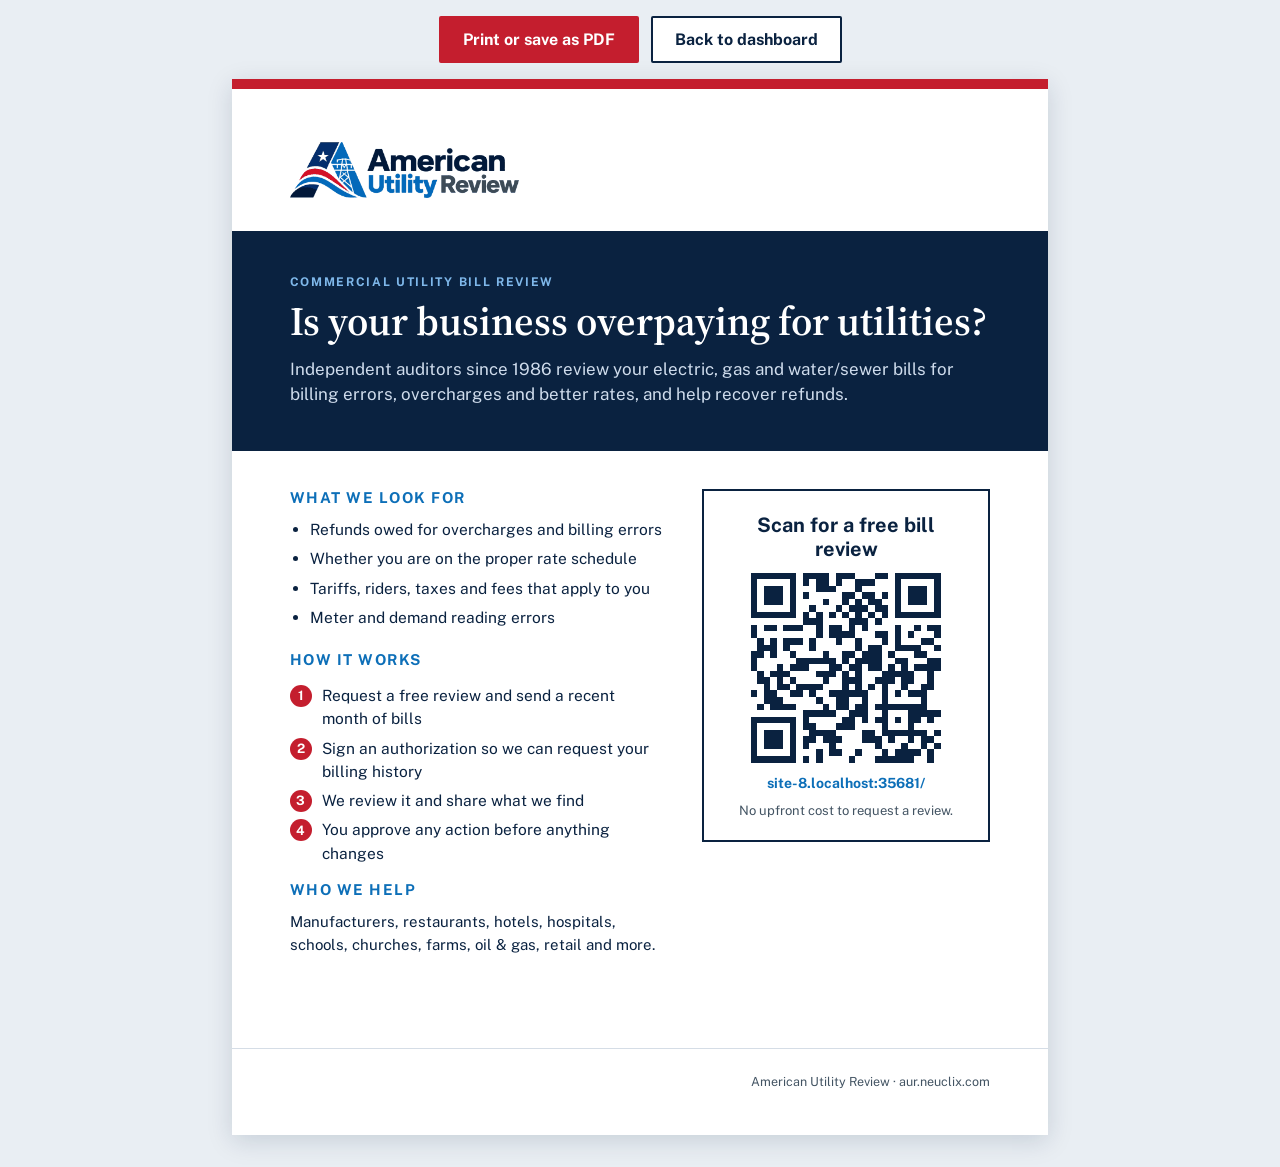
==== flyer.html @ 8690b410 "Add partner marketing kit: personal printable flyer and NotebookLM materials slot Co-Authored-By: Cl" ====
<!DOCTYPE html>
<html lang="en">
<head>
<meta charset="utf-8">
<meta name="viewport" content="width=device-width, initial-scale=1">
<title>Free utility bill review | American Utility Review</title>
<meta name="robots" content="noindex">
<link rel="icon" type="image/png" sizes="32x32" href="favicon-32.png">
<link rel="preconnect" href="https://fonts.googleapis.com">
<link rel="preconnect" href="https://fonts.gstatic.com" crossorigin>
<link href="https://fonts.googleapis.com/css2?family=Public+Sans:wght@400;500;600;700;800&family=Source+Serif+4:wght@500;600&display=swap" rel="stylesheet">
<style>
  :root { --navy: #0a2240; --blue: #0d6fb8; --red: #c41e2e; --slate: #435463; --tint: #f4f7fa; --line: #d5dde6; }
  * { box-sizing: border-box; }
  body { margin: 0; background: #e9eef3; font-family: 'Public Sans', sans-serif; color: var(--navy); }
  .toolbar { display: flex; justify-content: center; gap: 12px; padding: 16px; }
  .toolbar button, .toolbar a {
    font: inherit; font-weight: 700; padding: 12px 22px; border-radius: 2px; cursor: pointer; text-decoration: none;
    border: 2px solid var(--navy); background: #fff; color: var(--navy);
  }
  .toolbar .primary { background: var(--red); border-color: var(--red); color: #fff; }
  .sheet {
    width: 8.5in; min-height: 11in; margin: 0 auto 32px; background: #fff; box-shadow: 0 6px 24px rgba(10,34,64,.15);
    display: flex; flex-direction: column;
  }
  .top { padding: .55in .6in .35in; border-top: 10px solid var(--red); }
  .top img { height: 56px; display: block; }
  .hero { background: var(--navy); color: #fff; padding: .45in .6in; }
  .kicker { font-size: 12px; font-weight: 700; letter-spacing: .14em; text-transform: uppercase; color: #7fb8ea; }
  h1 { font-family: 'Source Serif 4', serif; font-weight: 600; font-size: 40px; line-height: 1.1; margin: 10px 0 14px; }
  .hero p { font-size: 17px; line-height: 1.5; color: #cfdcec; margin: 0; }
  .body { padding: .4in .6in; display: grid; grid-template-columns: 1.3fr 1fr; gap: .4in; flex: 1; }
  h2 { font-size: 15px; letter-spacing: .1em; text-transform: uppercase; color: var(--blue); margin: 0 0 12px; }
  ul { margin: 0 0 22px; padding-left: 20px; }
  li { font-size: 15.5px; line-height: 1.5; margin-bottom: 6px; }
  .steps { counter-reset: s; list-style: none; padding: 0; }
  .steps li { counter-increment: s; display: flex; gap: 10px; }
  .steps li::before { content: counter(s); flex: none; width: 22px; height: 22px; border-radius: 50%; background: var(--red); color: #fff; font-size: 13px; font-weight: 700; display: grid; place-items: center; margin-top: 1px; }
  .qr-box { border: 2px solid var(--navy); padding: 22px; text-align: center; align-self: start; }
  .qr-box h3 { margin: 0 0 12px; font-size: 20px; }
  #qr { display: flex; justify-content: center; margin: 0 auto 12px; }
  #qr img, #qr canvas { width: 190px; height: 190px; }
  .url { font-weight: 700; font-size: 14px; word-break: break-all; color: var(--blue); }
  .foot { padding: .25in .6in .45in; border-top: 1px solid var(--line); display: flex; justify-content: space-between; gap: 16px; font-size: 12.5px; color: var(--slate); line-height: 1.5; }
  .shared { font-weight: 600; color: var(--navy); }
  @page { size: letter; margin: 0; }
  @media print {
    body { background: #fff; }
    .toolbar { display: none; }
    .sheet { box-shadow: none; margin: 0; width: auto; min-height: 100vh; }
    .hero { -webkit-print-color-adjust: exact; print-color-adjust: exact; }
    .steps li::before, .top { -webkit-print-color-adjust: exact; print-color-adjust: exact; }
  }
  @media screen and (max-width: 860px) {
    .sheet { width: auto; min-height: 0; margin: 0 12px 24px; }
    .body { grid-template-columns: 1fr; }
    h1 { font-size: 30px; }
  }
</style>
</head>
<body>
<div class="toolbar">
  <button type="button" class="primary" onclick="window.print()">Print or save as PDF</button>
  <a href="partner.html">Back to dashboard</a>
</div>

<div class="sheet">
  <div class="top"><img src="logo.png" alt="American Utility Review"></div>
  <div class="hero">
    <div class="kicker">Commercial utility bill review</div>
    <h1>Is your business overpaying for utilities?</h1>
    <p>Independent auditors since 1986 review your electric, gas and water/sewer bills for billing errors, overcharges and better rates, and help recover refunds.</p>
  </div>
  <div class="body">
    <div>
      <h2>What we look for</h2>
      <ul>
        <li>Refunds owed for overcharges and billing errors</li>
        <li>Whether you are on the proper rate schedule</li>
        <li>Tariffs, riders, taxes and fees that apply to you</li>
        <li>Meter and demand reading errors</li>
      </ul>
      <h2>How it works</h2>
      <ol class="steps">
        <li>Request a free review and send a recent month of bills</li>
        <li>Sign an authorization so we can request your billing history</li>
        <li>We review it and share what we find</li>
        <li>You approve any action before anything changes</li>
      </ol>
      <h2>Who we help</h2>
      <p style="font-size:15px;line-height:1.55;margin:0">Manufacturers, restaurants, hotels, hospitals, schools, churches, farms, oil &amp; gas, retail and more.</p>
    </div>
    <div class="qr-box">
      <h3>Scan for a free bill review</h3>
      <div id="qr"></div>
      <div class="url" id="url"></div>
      <p style="font-size:13px;color:var(--slate);margin:12px 0 0">No upfront cost to request a review.</p>
    </div>
  </div>
  <div class="foot">
    <span class="shared" id="shared"></span>
    <span>American Utility Review &middot; aur.neuclix.com</span>
  </div>
</div>

<script src="qrcode.min.js"></script>
<script>
  (function () {
    var p = new URLSearchParams(location.search);
    var code = (p.get('code') || '').toUpperCase().replace(/[^A-Z0-9]/g, '').slice(0, 12);
    var name = (p.get('name') || '').slice(0, 60);
    var link = location.origin + '/' + (code ? '?ref=' + code : '');
    document.getElementById('url').textContent = link.replace(/^https?:\/\//, '');
    if (name) {
      document.getElementById('shared').textContent = 'Shared by ' + name + ', an AUR referral partner who may earn a referral fee.';
    }
    new QRCode(document.getElementById('qr'), { text: link, width: 190, height: 190, colorDark: '#0a2240', colorLight: '#ffffff', correctLevel: QRCode.CorrectLevel.M });
  })();
</script>
</body>
</html>
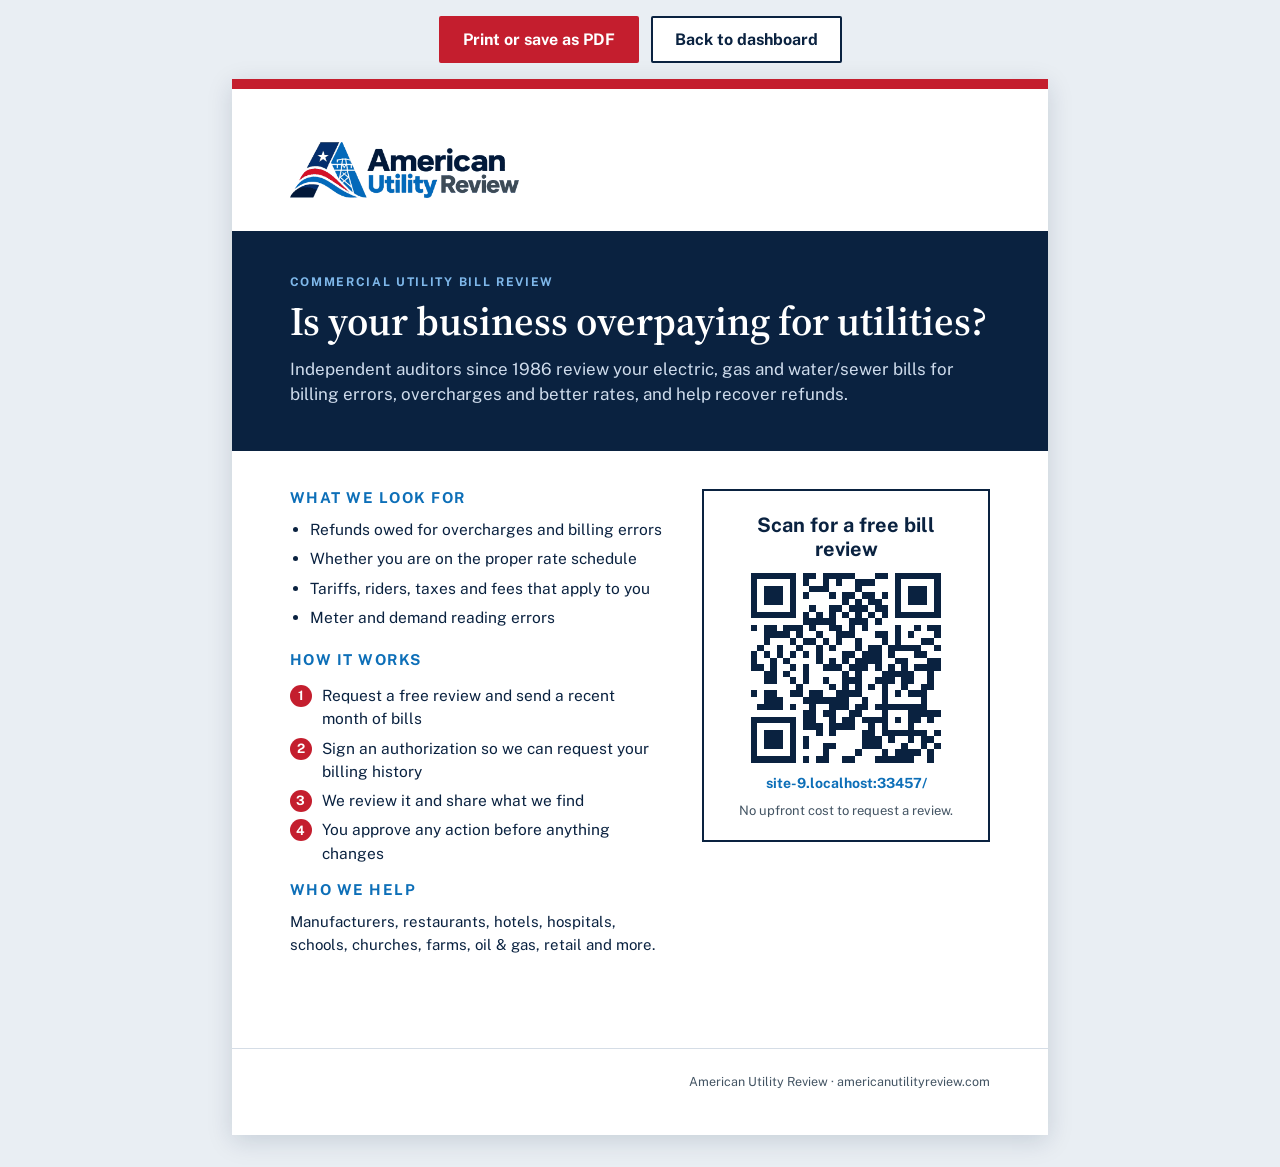
==== commit 695ac7d8: "Switch to www.americanutilityreview.com; redirect aur.neuclix.com with path and query Co-Authored-By" ====
--- a/flyer.html
+++ b/flyer.html
@@ -99,7 +99,7 @@
   </div>
   <div class="foot">
     <span class="shared" id="shared"></span>
-    <span>American Utility Review &middot; aur.neuclix.com</span>
+    <span>American Utility Review &middot; americanutilityreview.com</span>
   </div>
 </div>
 
